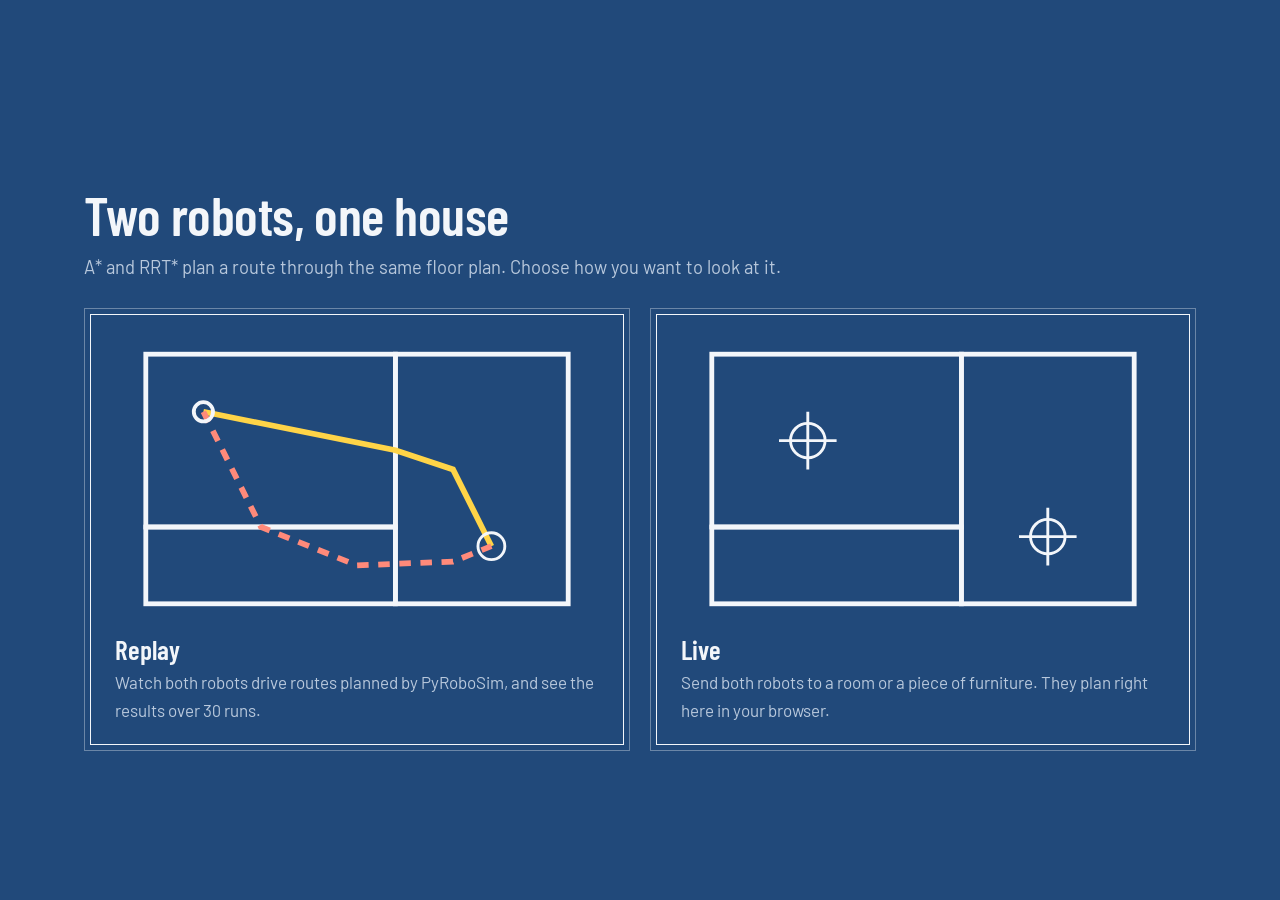
==== web/index.html @ 18d8091d "start screen: fit cards in the window" ====
<!doctype html>
<html lang="en">
<head>
<meta charset="utf-8">
<meta name="viewport" content="width=device-width, initial-scale=1">
<title>Two robots, one house: A* vs RRT*</title>
<link rel="preconnect" href="https://fonts.googleapis.com">
<link rel="preconnect" href="https://fonts.gstatic.com" crossorigin>
<link href="https://fonts.googleapis.com/css2?family=Barlow:ital,wght@0,400;0,500;0,600;1,400&family=Barlow+Condensed:wght@500;600&display=swap" rel="stylesheet">
<link rel="icon" href="favicon.svg" type="image/svg+xml">
<link rel="apple-touch-icon" href="favicon.png">
<link rel="stylesheet" href="style.css">
</head>
<body class="start">

<header>
  <h1>Two robots, one house</h1>
  <p>A* and RRT* plan a route through the same floor plan. Choose how you want to look at it.</p>
</header>

<main>
  <div class="modes">
    <a class="mode" href="replay.html">
      <svg viewBox="0 0 240 150" aria-hidden="true">
        <rect x="10" y="10" width="130" height="90" fill="none" stroke="currentColor" stroke-width="2.5"/>
        <rect x="140" y="10" width="90" height="130" fill="none" stroke="currentColor" stroke-width="2.5"/>
        <rect x="10" y="100" width="130" height="40" fill="none" stroke="currentColor" stroke-width="2.5"/>
        <path d="M40 40 L140 60 L170 70 L190 110" fill="none" stroke="#ffd447" stroke-width="3"/>
        <path d="M40 40 L70 100 L120 120 L170 118 L190 110" fill="none" stroke="#ff8a7a" stroke-width="3" stroke-dasharray="6 5"/>
        <circle cx="40" cy="40" r="5" fill="none" stroke="currentColor" stroke-width="2"/>
        <circle cx="190" cy="110" r="7" fill="none" stroke="currentColor" stroke-width="1.5"/>
      </svg>
      <h2>Replay</h2>
      <p>Watch both robots drive routes planned by PyRoboSim, and see the results over 30 runs.</p>
    </a>

    <a class="mode" href="live.html">
      <svg viewBox="0 0 240 150" aria-hidden="true">
        <rect x="10" y="10" width="130" height="90" fill="none" stroke="currentColor" stroke-width="2.5"/>
        <rect x="140" y="10" width="90" height="130" fill="none" stroke="currentColor" stroke-width="2.5"/>
        <rect x="10" y="100" width="130" height="40" fill="none" stroke="currentColor" stroke-width="2.5"/>
        <circle cx="60" cy="55" r="9" fill="none" stroke="currentColor" stroke-width="1.5"/>
        <path d="M60 40 V70 M45 55 H75" stroke="currentColor" stroke-width="1.5"/>
        <circle cx="185" cy="105" r="9" fill="none" stroke="currentColor" stroke-width="1.5"/>
        <path d="M185 90 V120 M170 105 H200" stroke="currentColor" stroke-width="1.5"/>
      </svg>
      <h2>Live</h2>
      <p>Send both robots to a room or a piece of furniture. They plan right here in your browser.</p>
    </a>
  </div>
</main>

</body>
</html>
---- web/style.css ----
/* Blueprint sheet: one blue, white ink, two pen colours for the robots. */
:root {
  --sheet: #21497a;
  --sheet-dark: #1b3e69;
  --ink: #f3f6fa;
  --muted: #b8c8dc;
  --rule: rgba(243, 246, 250, 0.35);
  --astar: #ffd447;
  --rrt: #ff8a7a;
}

* { box-sizing: border-box; }

body {
  margin: 0;
  background: var(--sheet);
  color: var(--ink);
  font: 17px/1.6 Barlow, "Helvetica Neue", Arial, sans-serif;
  font-variant-numeric: tabular-nums;
}

header, main, footer { max-width: 1160px; margin: 0 auto; padding: 0 24px; }
header { padding-top: 48px; padding-bottom: 20px; }

h1, h2 { font-family: "Barlow Condensed", Barlow, sans-serif; font-weight: 600; line-height: 1.1; }
h1 { font-size: 3.4rem; margin: 0; letter-spacing: -0.01em; }
header p { margin: 8px 0 0; color: var(--muted); font-size: 1.15rem; max-width: 60ch; }
h2 { font-size: 1.7rem; margin: 2.6rem 0 0.5rem; }

a { color: var(--ink); }
b { font-weight: 600; }

/* the drawing frame: an outer and an inner line, like a printed sheet */
.sheet {
  display: grid;
  grid-template-columns: minmax(0, 1fr) 300px;
  border: 1px solid var(--ink);
  outline: 1px solid var(--rule);
  outline-offset: 5px;
  margin: 6px;
}

#map { display: block; width: 100%; height: 100%; min-height: 460px; }

.side {
  border-left: 1px solid var(--ink);
  display: flex;
  flex-direction: column;
}

.legend { padding: 16px 16px 0; }
.legend .row { padding: 6px 0 10px; }
.legend .name { display: flex; align-items: center; gap: 10px; font-weight: 600; font-size: 1.05rem; }
.legend .pen { width: 28px; border-top: 3px solid; }
.legend .nums { font-size: 0.95rem; }
.legend .status { color: var(--muted); font-size: 0.9rem; }
.result { margin: 0; padding: 0 16px 12px; min-height: 2.2em; font-style: italic; }

.controls {
  border-top: 1px solid var(--ink);
  padding: 16px;
  display: flex;
  flex-direction: column;
  gap: 14px;
  flex: 1;
}
.buttons { display: flex; gap: 6px; }
.speeds { margin-left: auto; display: flex; }
.speeds button { padding: 6px 8px; margin-left: -1px; }
.field { display: flex; flex-direction: column; gap: 4px; font-size: 0.92rem; color: var(--muted); }
.field b { color: var(--ink); }
.seed-row { display: flex; gap: 8px; align-items: center; }
.seed-row input { flex: 1; }
.check { display: flex; gap: 10px; align-items: center; font-size: 0.95rem; cursor: pointer; }
.check.off { opacity: 0.45; cursor: default; }
.keys { margin: 0; font-size: 0.85rem; color: var(--muted); }

button, select {
  font: inherit;
  font-size: 0.95rem;
  color: var(--ink);
  background: transparent;
  border: 1px solid var(--ink);
  border-radius: 0;
  padding: 6px 12px;
  cursor: pointer;
}
select { background: var(--sheet-dark); }
button:hover { background: rgba(243, 246, 250, 0.12); }
button.primary { background: var(--ink); color: var(--sheet); font-weight: 600; min-width: 80px; }
button.on { background: var(--ink); color: var(--sheet); }
button:focus-visible, select:focus-visible, input:focus-visible { outline: 2px solid var(--astar); outline-offset: 2px; }
input[type=range], input[type=checkbox] { accent-color: var(--ink); }
input[type=checkbox] { width: 16px; height: 16px; margin: 0; }
#scrub { width: 100%; }

.titleblock { border-collapse: collapse; width: 100%; font-size: 0.85rem; border-top: 1px solid var(--ink); }
.titleblock td { padding: 4px 10px; border-bottom: 1px solid var(--rule); }
.titleblock tr:last-child td { border-bottom: 0; }
.titleblock td:first-child { color: var(--muted); width: 84px; border-right: 1px solid var(--rule); }

.how { display: grid; grid-template-columns: 1fr 1fr; gap: 48px; margin-top: 20px; }
.how h2 { display: flex; align-items: center; gap: 12px; margin-top: 1.6rem; }
.swatch { width: 32px; border-top: 4px solid; }
.swatch.astar { border-color: var(--astar); }
.swatch.rrt { border-color: var(--rrt); }
.how p, .text p { max-width: 68ch; }

.results { width: 100%; border-collapse: collapse; font-size: 0.95rem; margin: 12px 0; }
.results th { text-align: left; font-weight: 500; color: var(--muted); border-bottom: 1px solid var(--ink); padding: 6px 8px; }
.results td { border-bottom: 1px solid var(--rule); padding: 7px 8px; }
.results svg { display: block; }
.results tbody tr { cursor: pointer; }
.results tbody tr:hover td { background: var(--sheet-dark); }
.dim { color: var(--muted); }

footer { margin-top: 56px; padding-bottom: 48px; color: var(--muted); font-size: 0.9rem; }
footer p { border-top: 1px solid var(--rule); padding-top: 16px; max-width: 90ch; }

@media (max-width: 880px) {
  .sheet { grid-template-columns: 1fr; }
  #map { height: auto; min-height: 0; aspect-ratio: 7 / 5.6; }
  .side { border-left: 0; border-top: 1px solid var(--ink); }
  .how { grid-template-columns: 1fr; gap: 0; }
  .results { display: block; overflow-x: auto; }
  h1 { font-size: 2.5rem; }
}

.back { margin: 0 0 12px; font-size: 0.95rem; }
.back a { color: var(--muted); }
.back a:hover { color: var(--ink); }

.start header { padding-top: clamp(24px, 6vh, 64px); padding-bottom: 0; }
.start header p { max-width: none; }
.modes { display: grid; grid-template-columns: 1fr 1fr; gap: 32px; margin: clamp(16px, 4vh, 32px) 6px 24px; }
.mode {
  display: block;
  color: var(--ink);
  text-decoration: none;
  padding: 20px 24px;
  border: 1px solid var(--ink);
  outline: 1px solid var(--rule);
  outline-offset: 5px;
}
.mode svg { display: block; width: 100%; height: clamp(110px, 32vh, 300px); margin-bottom: 12px; }
.mode h2 { margin: 0 0 4px; }
.mode p { margin: 0; color: var(--muted); }
a.mode:hover { background: var(--sheet-dark); }
a.mode:focus-visible { outline: 2px solid var(--astar); outline-offset: 5px; }
.mode.soon { opacity: 0.55; border-style: dashed; }

@media (max-width: 880px) {
  .modes { grid-template-columns: 1fr; }
  .mode svg { height: auto; }
}

.places { display: grid; grid-template-columns: 1fr 1fr; gap: 6px; margin-top: 2px; }
.places button { text-align: left; }
#hall, #again { width: 100%; text-align: left; }
code { font-family: inherit; font-weight: 600; }

.start { min-height: 100vh; display: flex; flex-direction: column; justify-content: center; }
.start header, .start main { width: 100%; }
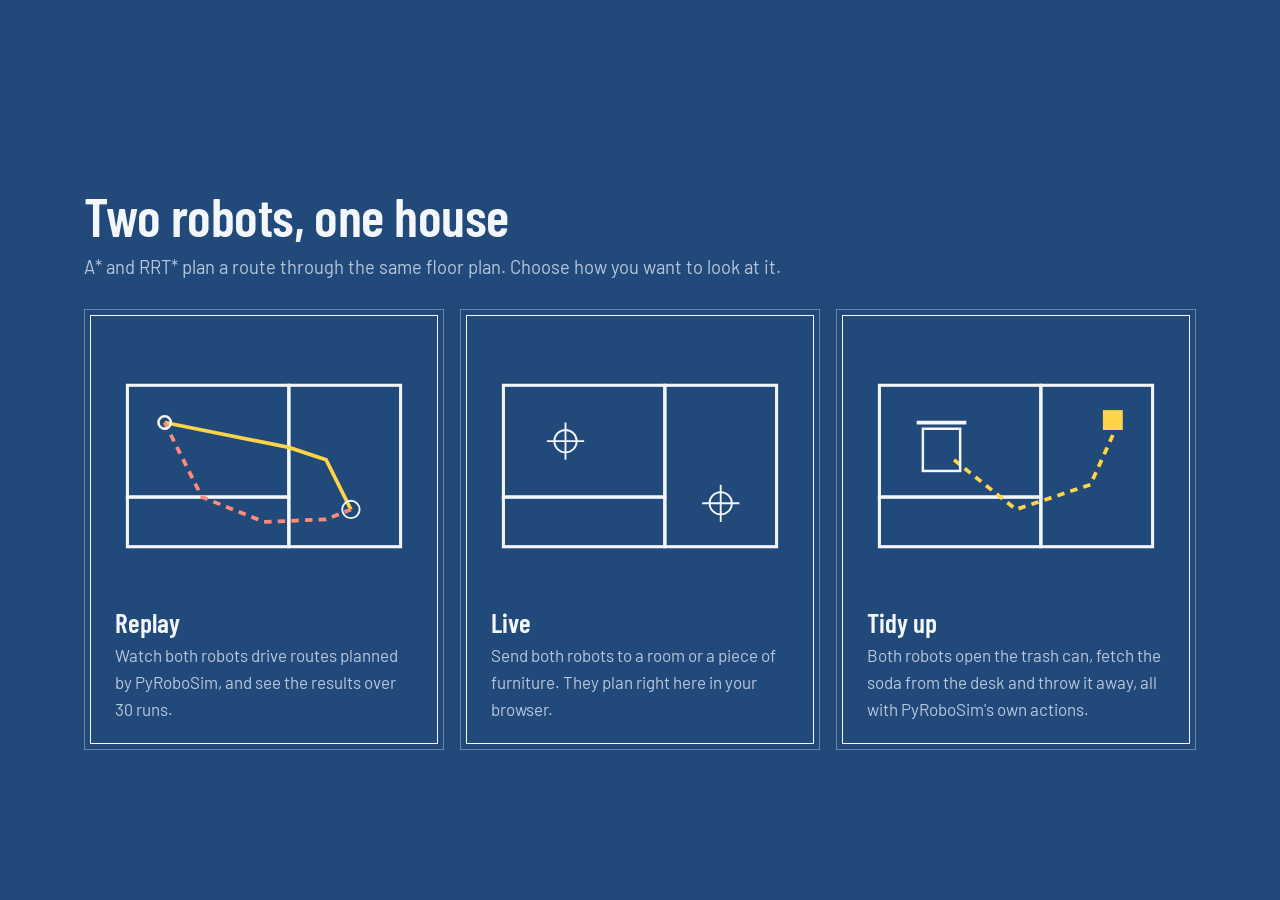
==== commit 565bc5e7: "add tidy-up task: open the trash can, fetch the soda, throw it away" ====
--- a/web/index.html
+++ b/web/index.html
@@ -47,6 +47,19 @@
       <h2>Live</h2>
       <p>Send both robots to a room or a piece of furniture. They plan right here in your browser.</p>
     </a>
+    <a class="mode" href="tidy.html">
+      <svg viewBox="0 0 240 150" aria-hidden="true">
+        <rect x="10" y="10" width="130" height="90" fill="none" stroke="currentColor" stroke-width="2.5"/>
+        <rect x="140" y="10" width="90" height="130" fill="none" stroke="currentColor" stroke-width="2.5"/>
+        <rect x="10" y="100" width="130" height="40" fill="none" stroke="currentColor" stroke-width="2.5"/>
+        <rect x="190" y="30" width="16" height="16" fill="#ffd447"/>
+        <path d="M198 50 L180 90 L120 110 L70 70" fill="none" stroke="#ffd447" stroke-width="3" stroke-dasharray="6 5"/>
+        <rect x="45" y="45" width="30" height="34" fill="none" stroke="currentColor" stroke-width="2"/>
+        <path d="M40 40 H80" stroke="currentColor" stroke-width="3"/>
+      </svg>
+      <h2>Tidy up</h2>
+      <p>Both robots open the trash can, fetch the soda from the desk and throw it away, all with PyRoboSim's own actions.</p>
+    </a>
   </div>
 </main>
 
--- a/web/style.css
+++ b/web/style.css
@@ -132,7 +132,7 @@
 
 .start header { padding-top: clamp(24px, 6vh, 64px); padding-bottom: 0; }
 .start header p { max-width: none; }
-.modes { display: grid; grid-template-columns: 1fr 1fr; gap: 32px; margin: clamp(16px, 4vh, 32px) 6px 24px; }
+.modes { display: grid; grid-template-columns: repeat(3, 1fr); gap: 28px; margin: clamp(16px, 4vh, 32px) 6px 24px; }
 .mode {
   display: block;
   color: var(--ink);
@@ -142,7 +142,7 @@
   outline: 1px solid var(--rule);
   outline-offset: 5px;
 }
-.mode svg { display: block; width: 100%; height: clamp(110px, 32vh, 300px); margin-bottom: 12px; }
+.mode svg { display: block; width: 100%; height: clamp(100px, 30vh, 260px); margin-bottom: 12px; }
 .mode h2 { margin: 0 0 4px; }
 .mode p { margin: 0; color: var(--muted); }
 a.mode:hover { background: var(--sheet-dark); }
@@ -161,3 +161,23 @@
 
 .start { min-height: 100vh; display: flex; flex-direction: column; justify-content: center; }
 .start header, .start main { width: 100%; }
+
+.steps { border-collapse: collapse; width: 100%; font-size: 0.88rem; border-top: 1px solid var(--ink); }
+.steps th { text-align: left; font-weight: 500; color: var(--muted); padding: 6px 8px 4px; }
+.steps td { padding: 3px 8px; border-top: 1px solid var(--rule); }
+.steps th:first-child, .steps td:first-child { padding-left: 16px; }
+.steps td:not(:first-child), .steps th:not(:first-child) { width: 52px; text-align: right; }
+.steps td.now { font-style: italic; color: var(--astar); }
+
+.tidy .sheet { grid-template-columns: 1fr; }
+.tidy #map { height: auto; min-height: 0; aspect-ratio: 14 / 6.4; }
+.tidy .side { border-left: 0; border-top: 1px solid var(--ink); display: grid; grid-template-columns: 1fr 1.2fr 1fr; }
+.tidy .side > * + * { border-left: 1px solid var(--ink); }
+.tidy .steps { border-top: 0; align-self: start; }
+.tidy .col { display: flex; flex-direction: column; }
+
+@media (max-width: 880px) {
+  .tidy #map { aspect-ratio: 7 / 11; }
+  .tidy .side { grid-template-columns: 1fr; }
+  .tidy .side > * + * { border-left: 0; border-top: 1px solid var(--ink); }
+}
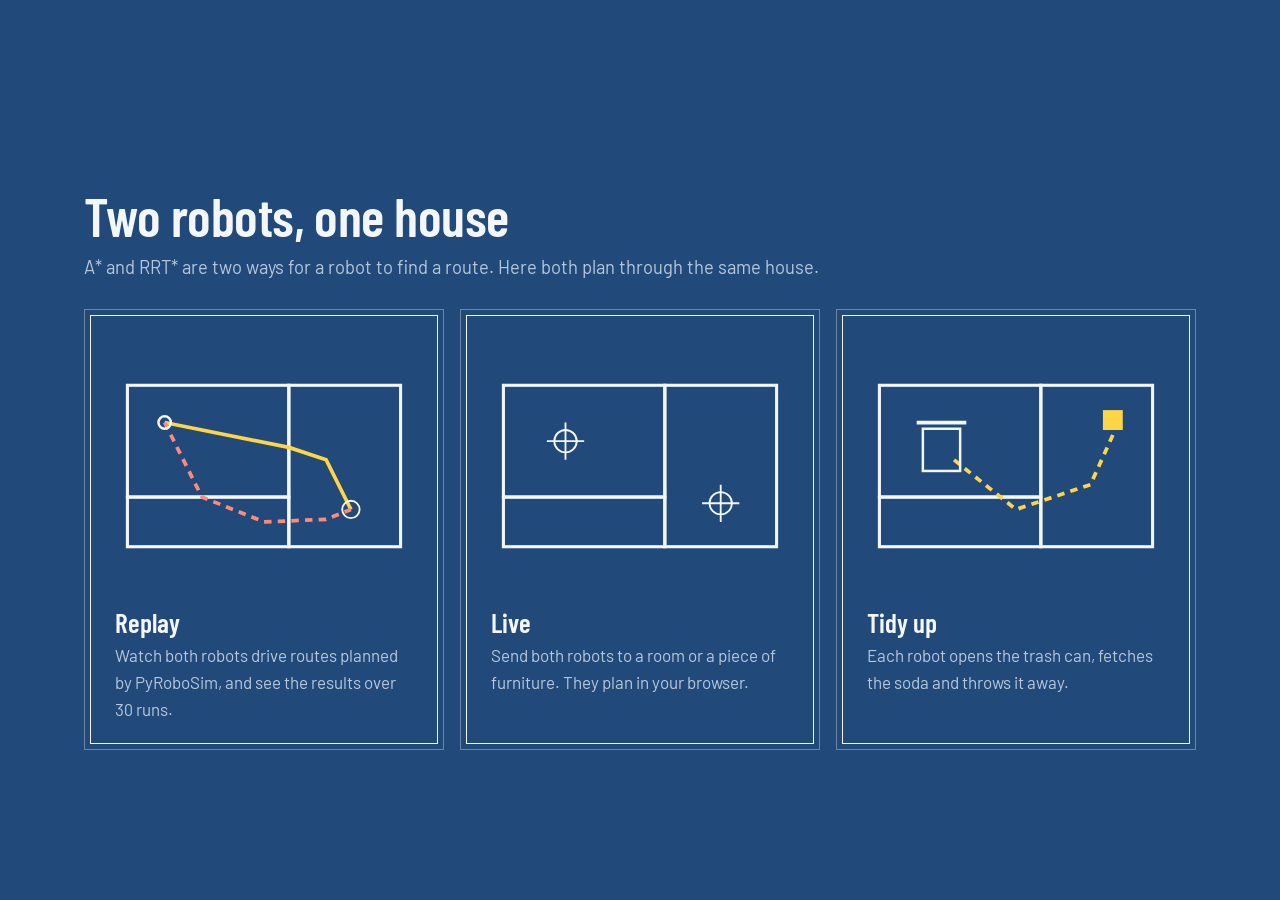
==== commit 333f042c: "plain wording on all pages" ====
--- a/web/index.html
+++ b/web/index.html
@@ -15,7 +15,7 @@
 
 <header>
   <h1>Two robots, one house</h1>
-  <p>A* and RRT* plan a route through the same floor plan. Choose how you want to look at it.</p>
+  <p>A* and RRT* are two ways for a robot to find a route. Here both plan through the same house.</p>
 </header>
 
 <main>
@@ -45,7 +45,7 @@
         <path d="M185 90 V120 M170 105 H200" stroke="currentColor" stroke-width="1.5"/>
       </svg>
       <h2>Live</h2>
-      <p>Send both robots to a room or a piece of furniture. They plan right here in your browser.</p>
+      <p>Send both robots to a room or a piece of furniture. They plan in your browser.</p>
     </a>
     <a class="mode" href="tidy.html">
       <svg viewBox="0 0 240 150" aria-hidden="true">
@@ -58,7 +58,7 @@
         <path d="M40 40 H80" stroke="currentColor" stroke-width="3"/>
       </svg>
       <h2>Tidy up</h2>
-      <p>Both robots open the trash can, fetch the soda from the desk and throw it away, all with PyRoboSim's own actions.</p>
+      <p>Each robot opens the trash can, fetches the soda and throws it away.</p>
     </a>
   </div>
 </main>
--- a/web/style.css
+++ b/web/style.css
@@ -24,7 +24,7 @@
 
 h1, h2 { font-family: "Barlow Condensed", Barlow, sans-serif; font-weight: 600; line-height: 1.1; }
 h1 { font-size: 3.4rem; margin: 0; letter-spacing: -0.01em; }
-header p { margin: 8px 0 0; color: var(--muted); font-size: 1.15rem; max-width: 60ch; }
+header p { margin: 8px 0 0; color: var(--muted); font-size: 1.15rem; max-width: 100ch; }
 h2 { font-size: 1.7rem; margin: 2.6rem 0 0.5rem; }
 
 a { color: var(--ink); }
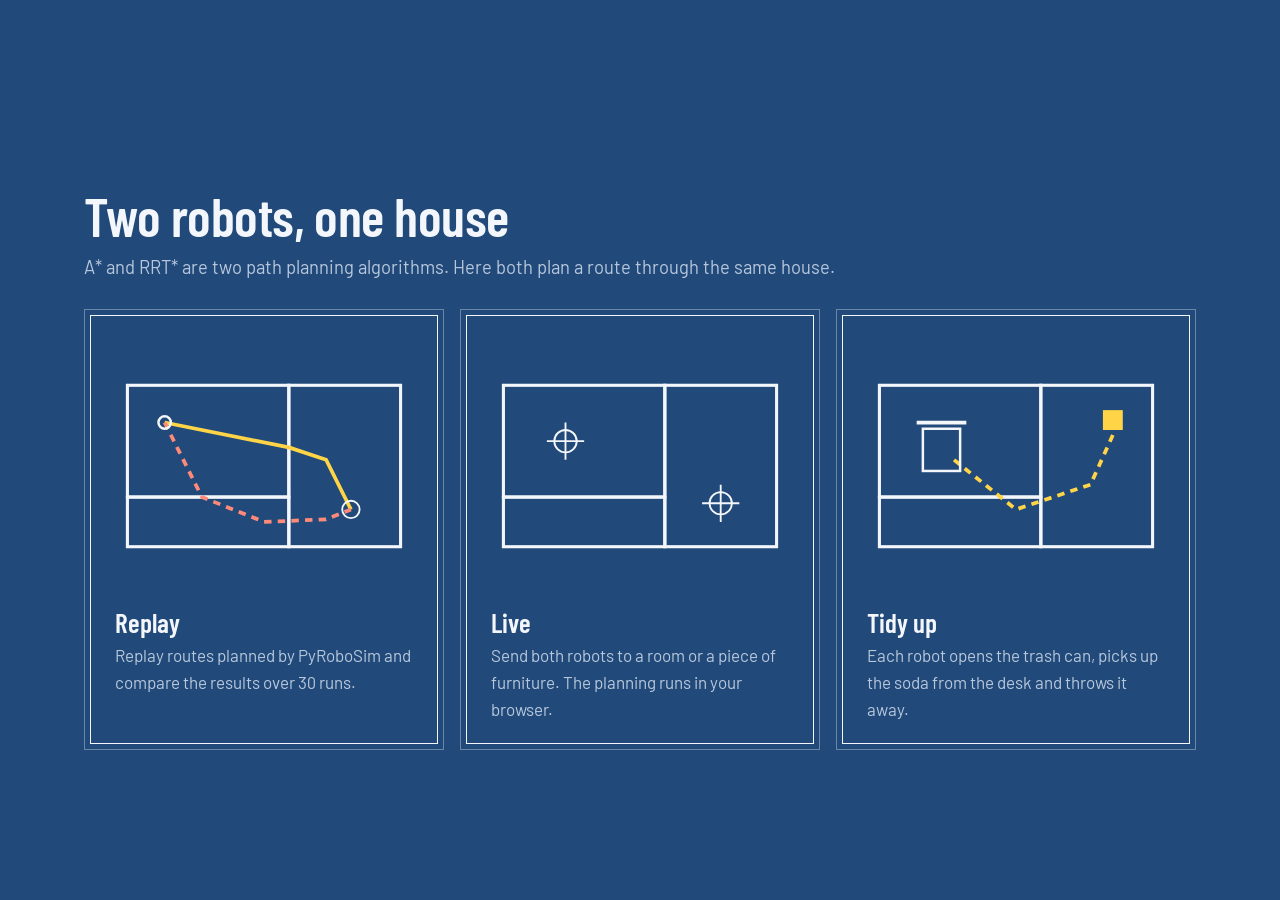
==== commit 5847f6e7: "formal wording on all pages" ====
--- a/web/index.html
+++ b/web/index.html
@@ -3,6 +3,8 @@
 <head>
 <meta charset="utf-8">
 <meta name="viewport" content="width=device-width, initial-scale=1">
+<meta name="color-scheme" content="dark">
+<meta name="darkreader-lock">
 <title>Two robots, one house: A* vs RRT*</title>
 <link rel="preconnect" href="https://fonts.googleapis.com">
 <link rel="preconnect" href="https://fonts.gstatic.com" crossorigin>
@@ -15,7 +17,7 @@
 
 <header>
   <h1>Two robots, one house</h1>
-  <p>A* and RRT* are two ways for a robot to find a route. Here both plan through the same house.</p>
+  <p>A* and RRT* are two path planning algorithms. Here both plan a route through the same house.</p>
 </header>
 
 <main>
@@ -31,7 +33,7 @@
         <circle cx="190" cy="110" r="7" fill="none" stroke="currentColor" stroke-width="1.5"/>
       </svg>
       <h2>Replay</h2>
-      <p>Watch both robots drive routes planned by PyRoboSim, and see the results over 30 runs.</p>
+      <p>Replay routes planned by PyRoboSim and compare the results over 30 runs.</p>
     </a>
 
     <a class="mode" href="live.html">
@@ -45,7 +47,7 @@
         <path d="M185 90 V120 M170 105 H200" stroke="currentColor" stroke-width="1.5"/>
       </svg>
       <h2>Live</h2>
-      <p>Send both robots to a room or a piece of furniture. They plan in your browser.</p>
+      <p>Send both robots to a room or a piece of furniture. The planning runs in your browser.</p>
     </a>
     <a class="mode" href="tidy.html">
       <svg viewBox="0 0 240 150" aria-hidden="true">
@@ -58,7 +60,7 @@
         <path d="M40 40 H80" stroke="currentColor" stroke-width="3"/>
       </svg>
       <h2>Tidy up</h2>
-      <p>Each robot opens the trash can, fetches the soda and throws it away.</p>
+      <p>Each robot opens the trash can, picks up the soda from the desk and throws it away.</p>
     </a>
   </div>
 </main>
--- a/web/style.css
+++ b/web/style.css
@@ -1,5 +1,6 @@
 /* Blueprint sheet: one blue, white ink, two pen colours for the robots. */
 :root {
+  color-scheme: dark;
   --sheet: #21497a;
   --sheet-dark: #1b3e69;
   --ink: #f3f6fa;
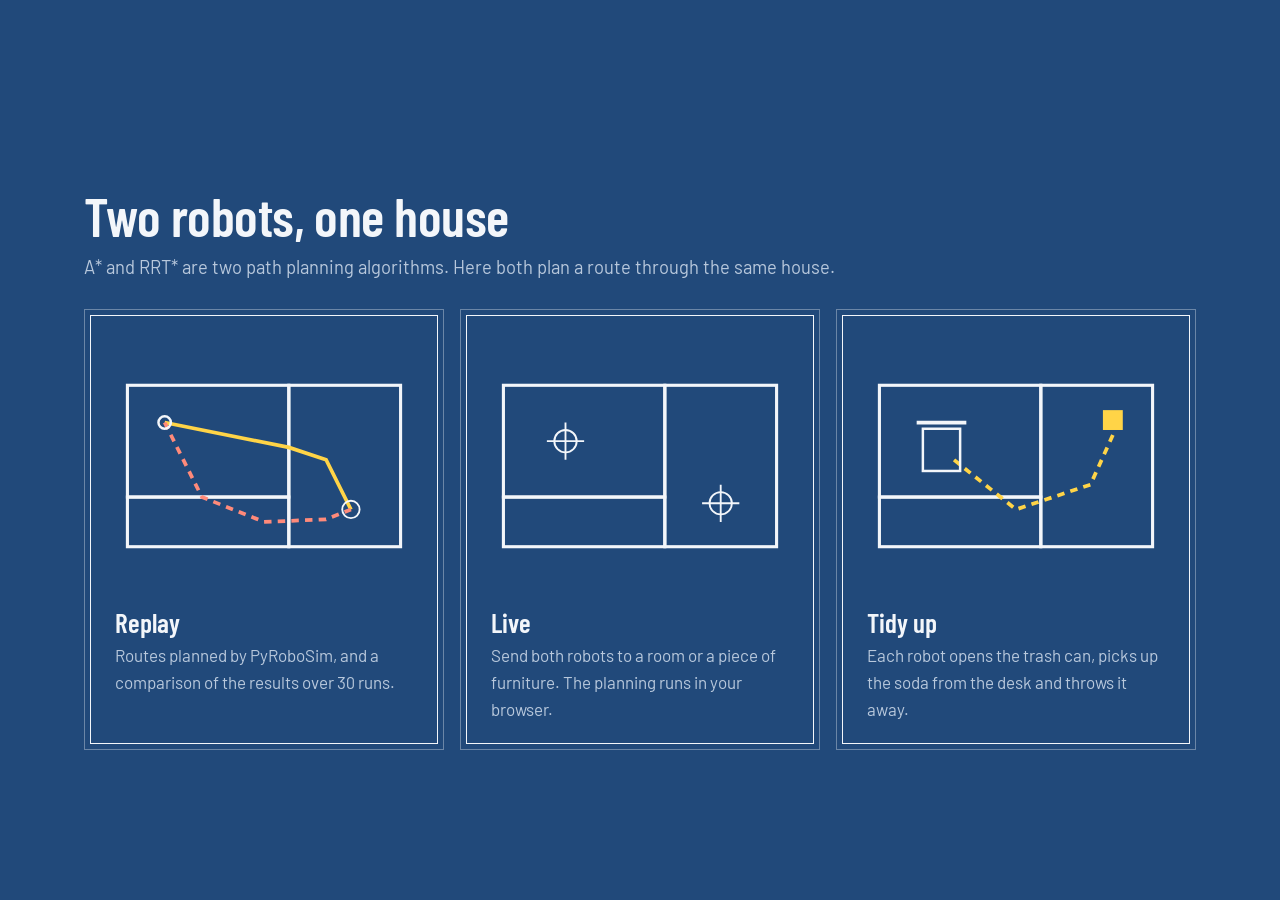
==== commit cfaf26bd: "start page: reword replay card" ====
--- a/web/index.html
+++ b/web/index.html
@@ -33,7 +33,7 @@
         <circle cx="190" cy="110" r="7" fill="none" stroke="currentColor" stroke-width="1.5"/>
       </svg>
       <h2>Replay</h2>
-      <p>Replay routes planned by PyRoboSim and compare the results over 30 runs.</p>
+      <p>Routes planned by PyRoboSim, and a comparison of the results over 30 runs.</p>
     </a>
 
     <a class="mode" href="live.html">
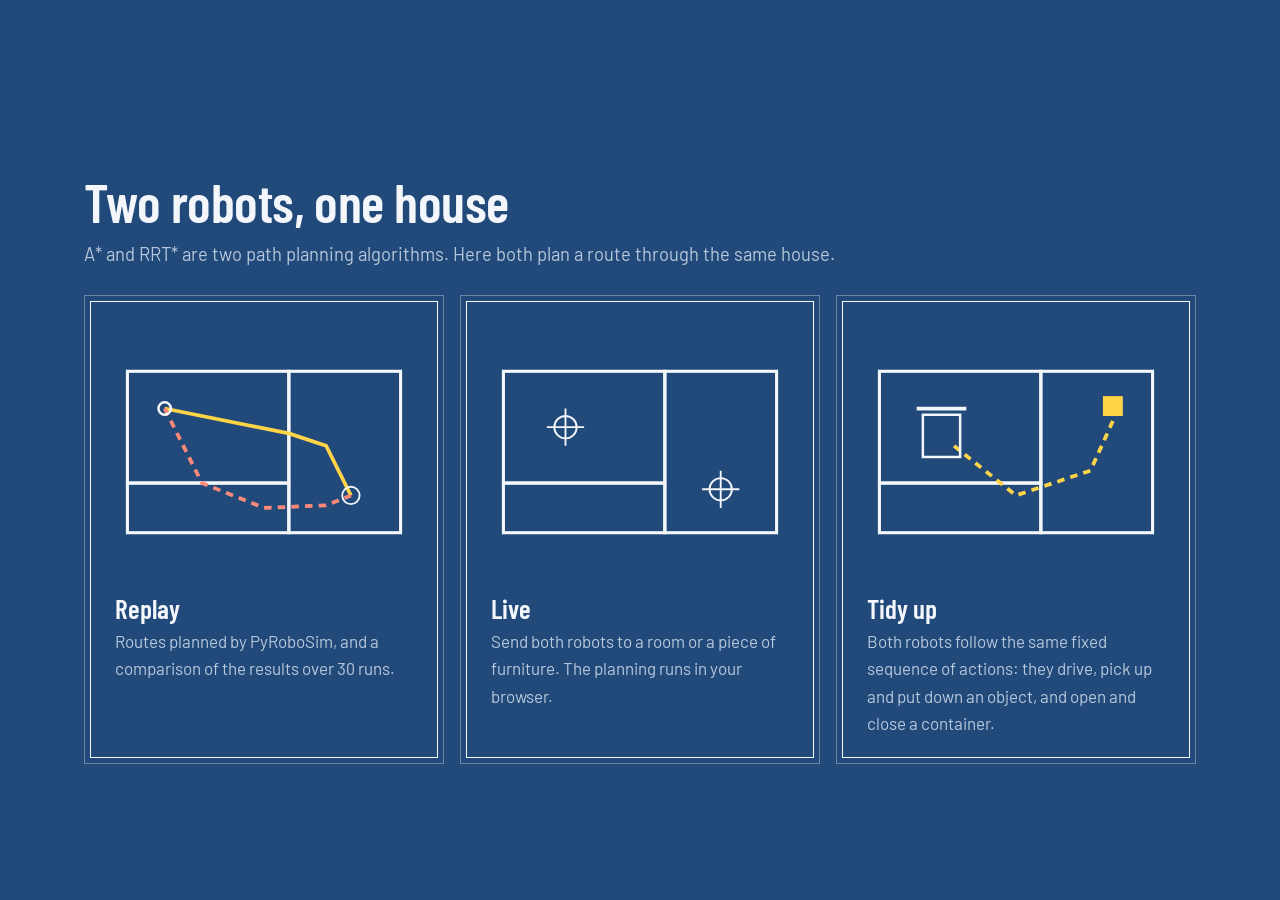
==== commit 1de113ef: "start page: more general tidy up card" ====
--- a/web/index.html
+++ b/web/index.html
@@ -60,7 +60,7 @@
         <path d="M40 40 H80" stroke="currentColor" stroke-width="3"/>
       </svg>
       <h2>Tidy up</h2>
-      <p>Each robot opens the trash can, picks up the soda from the desk and throws it away.</p>
+      <p>Both robots follow the same fixed sequence of actions: they drive, pick up and put down an object, and open and close a container.</p>
     </a>
   </div>
 </main>
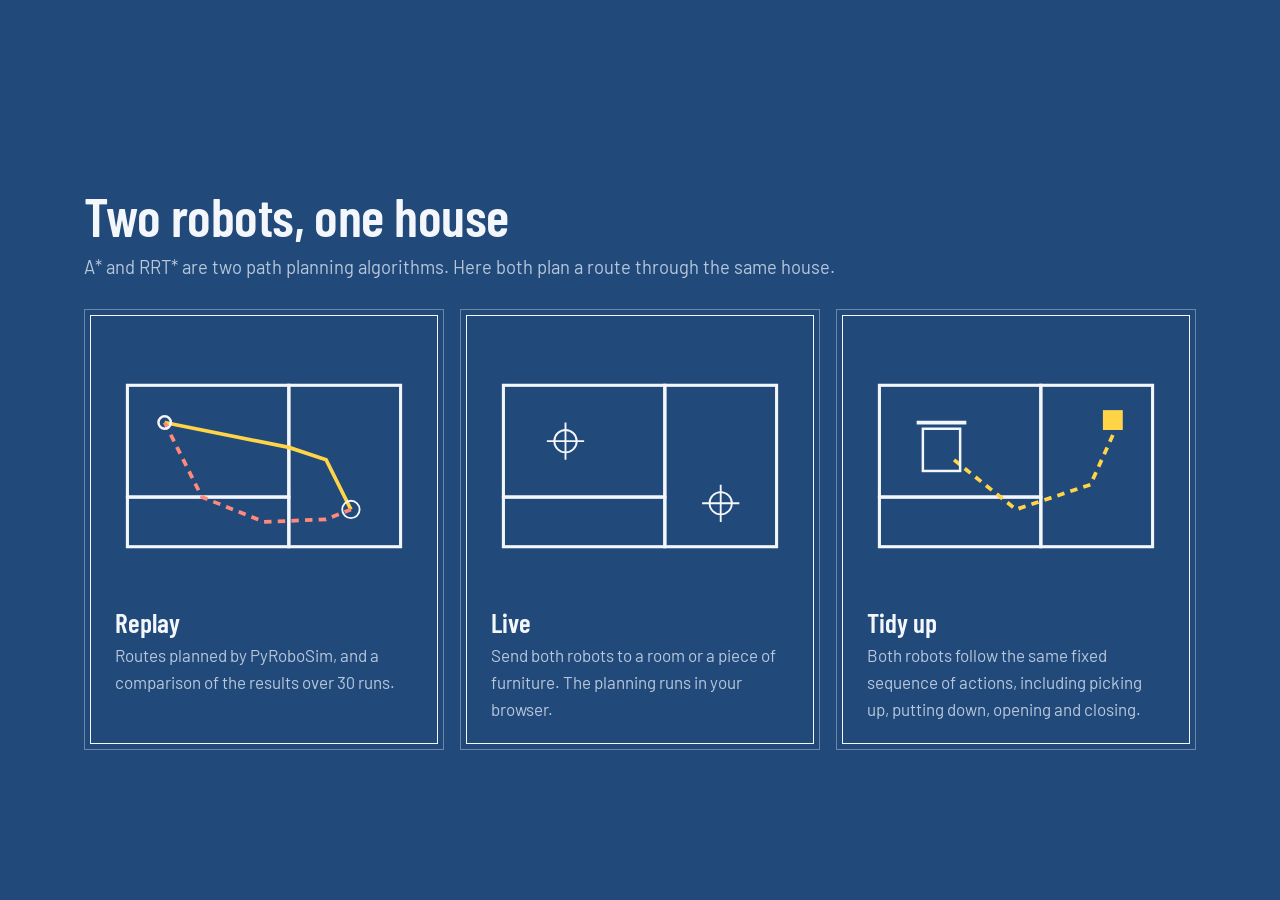
==== commit a4929185: "start page: shorter tidy up card" ====
--- a/web/index.html
+++ b/web/index.html
@@ -60,7 +60,7 @@
         <path d="M40 40 H80" stroke="currentColor" stroke-width="3"/>
       </svg>
       <h2>Tidy up</h2>
-      <p>Both robots follow the same fixed sequence of actions: they drive, pick up and put down an object, and open and close a container.</p>
+      <p>Both robots follow the same fixed sequence of actions, including picking up, putting down, opening and closing.</p>
     </a>
   </div>
 </main>
